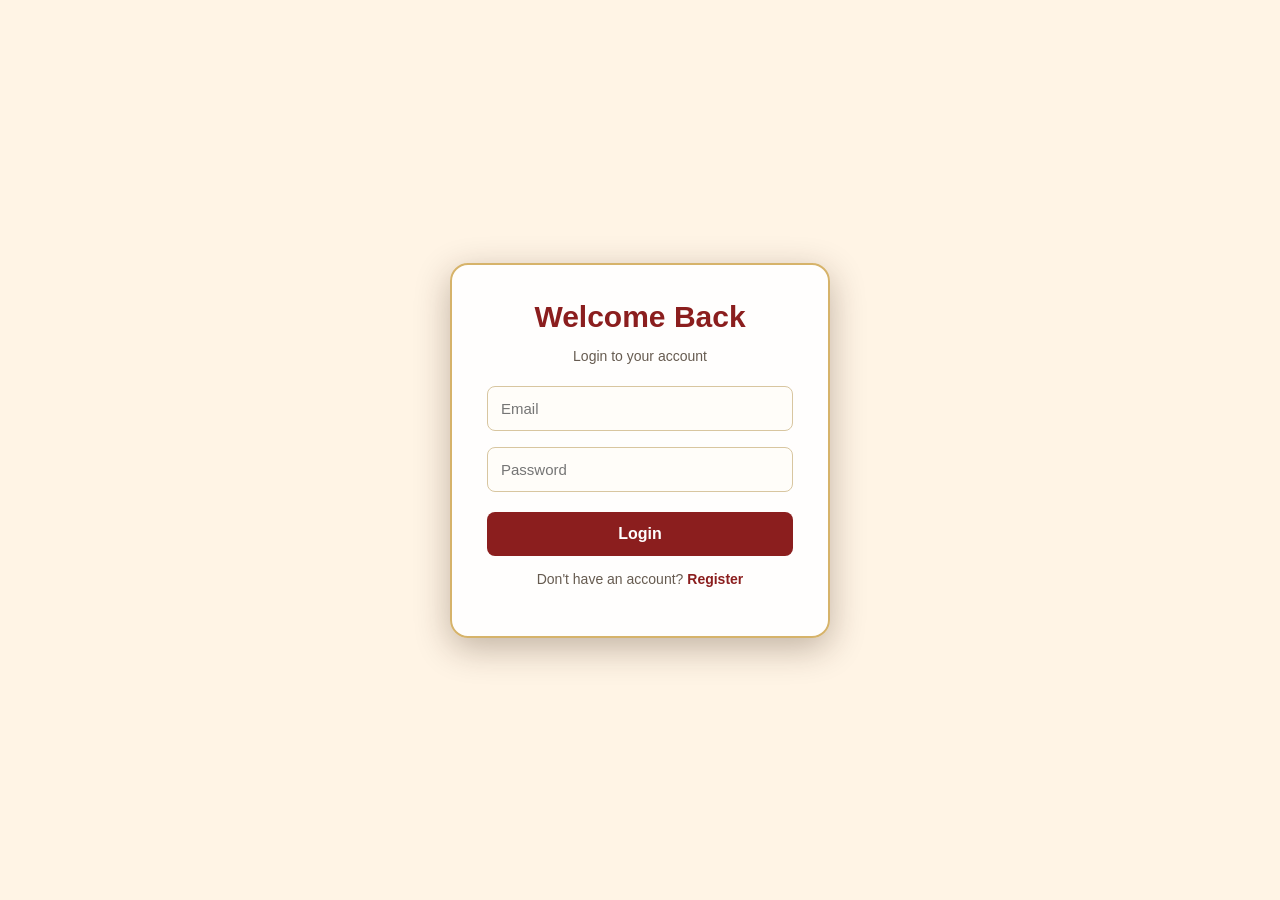
==== frontend/index.html @ 99a6b1cb "Organize project into frontend and backend" ====
<!DOCTYPE html>
<html lang="en">

<head>
    <meta charset="UTF-8">
    <meta name="viewport" content="width=device-width, initial-scale=1.0">
    <title>E-Commerce Product Store</title>
    <link rel="stylesheet" href="style.css">
</head>

<body>

    <script>
        if (!localStorage.getItem("loggedInUser")) {
            window.location.href = "login.html";
        }
    </script>

    <h1>E-Commerce Product Store</h1>

    <h2>Add Product</h2>

    <input id="name" placeholder="Product Name">
    <input id="price" type="number" placeholder="Price">
    <input id="category" placeholder="Category">
    <input id="quantity" type="number" placeholder="Quantity">
    <input id="imageUrl" placeholder="Image URL">

    <button onclick="addProduct()">Add Product</button>

    <hr>

    <h2>Products</h2>

    <input
        id="search"
        placeholder="Search products..."
        oninput="filterProducts()"
    >

    <select id="categoryFilter" onchange="filterProducts()">
        <option value="">All Categories</option>
    </select>

    <div id="products"></div>

    <hr>

    <h2>🛒 My Shopping Cart</h2>

    <p>Items in Cart: <strong id="cartCount">0</strong></p>

    <div id="cartItems"></div>

    <h3>Total Amount: <span id="cartTotal">₹0.00</span></h3>

    <button onclick="goToPayment()">
        Proceed to Payment 💳
    </button>

    <script src="app.js"></script>

    <script>
        function displayCart() {
            const cartItemsDiv = document.getElementById("cartItems");
            const cart = JSON.parse(localStorage.getItem("cart")) || [];

            cartItemsDiv.innerHTML = "";

            if (cart.length === 0) {
                cartItemsDiv.innerHTML = "<p>Your cart is empty.</p>";
                document.getElementById("cartCount").textContent = "0";
                document.getElementById("cartTotal").textContent = "₹0.00";
                return;
            }

            let total = 0;
            let count = 0;

            cart.forEach((item, index) => {
                const subtotal = item.price * item.cartQuantity;

                total += subtotal;
                count += item.cartQuantity;

                const div = document.createElement("div");

                const name = document.createElement("h3");
                name.textContent = item.name;

                const price = document.createElement("p");
                price.textContent = "Price: ₹" + item.price;

                const quantity = document.createElement("p");
                quantity.textContent = "Quantity: " + item.cartQuantity;

                const subtotalText = document.createElement("p");
                subtotalText.textContent = "Subtotal: ₹" + subtotal.toFixed(2);

                const removeButton = document.createElement("button");
                removeButton.textContent = "Remove";
                removeButton.onclick = function () {
                    removeCartItem(index);
                };

                div.appendChild(name);
                div.appendChild(price);
                div.appendChild(quantity);
                div.appendChild(subtotalText);
                div.appendChild(removeButton);

                cartItemsDiv.appendChild(div);
            });

            document.getElementById("cartCount").textContent = count;
            document.getElementById("cartTotal").textContent =
                "₹" + total.toFixed(2);
        }

        function removeCartItem(index) {
            const cart = JSON.parse(localStorage.getItem("cart")) || [];

            cart.splice(index, 1);

            localStorage.setItem("cart", JSON.stringify(cart));

            displayCart();
        }

        function goToPayment() {
            const cart = JSON.parse(localStorage.getItem("cart")) || [];

            if (cart.length === 0) {
                alert("Please add products to your cart first.");
                return;
            }

            window.location.href = "payment.html";
        }

        displayCart();
    </script>

</body>
</html>
---- frontend/style.css ----
/* ===== GLOBAL STYLING ===== */
* {
    box-sizing: border-box;
}

html {
    scroll-behavior: smooth;
}

body {
    font-family: 'Segoe UI', Arial, sans-serif;
    background-color: #fff8eb;
    background-image:
        radial-gradient(circle at 10% 20%, #ffe9b8 0 3px, transparent 4px),
        radial-gradient(circle at 85% 35%, #ffdfc9 0 4px, transparent 5px),
        radial-gradient(circle at 20% 80%, #ffe6a6 0 3px, transparent 4px),
        radial-gradient(circle at 90% 85%, #ffd8df 0 4px, transparent 5px);
    background-size: 120px 120px;
    background-attachment: fixed;
    margin: 0;
    padding: 35px 5%;
    color: #292323;
}

/* ===== MAIN HEADING ===== */
h1 {
    text-align: center;
    color: #282020;
    font-size: 38px;
    font-weight: 800;
    letter-spacing: 2px;
    margin: 10px 0 35px;
    text-transform: uppercase;
}

h1::after {
    content: "🎁 ✨ 🛍️ ✨ 🎁";
    display: block;
    font-size: 20px;
    letter-spacing: 8px;
    margin: 12px auto 0;
    color: #c18b25;
}

h2 {
    color: #30231f;
    font-size: 25px;
    margin-top: 35px;
    margin-bottom: 20px;
}

/* ===== FORM INPUTS ===== */
#name,
#price,
#category,
#quantity,
#imageUrl {
    padding: 13px 15px;
    margin: 6px 4px;
    border: 1px solid #eadbc0;
    border-radius: 10px;
    font-size: 14px;
    background: #ffffff;
    color: #292323;
    transition: all 0.25s ease;
}

#name:focus,
#price:focus,
#category:focus,
#quantity:focus,
#imageUrl:focus {
    outline: none;
    border-color: #d9a52e;
    box-shadow: 0 0 0 3px rgba(217, 165, 46, 0.18);
}

/* ===== BUTTONS ===== */
button {
    padding: 12px 20px;
    margin: 5px;
    border: none;
    border-radius: 9px;
    cursor: pointer;
    background: linear-gradient(135deg, #f5c34d, #e5a92e);
    color: #30200a;
    font-size: 14px;
    font-weight: 700;
    transition: all 0.25s ease;
}

button:hover {
    background: linear-gradient(135deg, #292323, #51403a);
    color: #ffffff;
    transform: translateY(-2px);
    box-shadow: 0 5px 14px rgba(83, 56, 24, 0.15);
}

/* ===== PRODUCT GRID ===== */
#products {
    display: grid;
    grid-template-columns: repeat(auto-fit, minmax(230px, 1fr));
    gap: 24px;
    margin-top: 25px;
    align-items: stretch;
}

/* ===== PRODUCT CARDS ===== */
#products div {
    background: rgba(255, 255, 255, 0.96);
    padding: 17px;
    width: 100%;
    min-width: 0;
    border: 1px solid #f0e4d0;
    border-radius: 17px;
    box-shadow: 0 5px 20px rgba(112, 79, 34, 0.08);
    transition: transform 0.3s ease, box-shadow 0.3s ease;
}

#products div:hover {
    transform: translateY(-6px);
    box-shadow: 0 12px 28px rgba(112, 79, 34, 0.16);
    border-color: #e8c36f;
}

/* ===== PRODUCT IMAGES ===== */
#products img {
    width: 100%;
    height: 200px;
    object-fit: contain;
    background: #fffaf1;
    border-radius: 12px;
    padding: 10px;
    margin-bottom: 12px;
    transition: transform 0.3s ease;
}

#products div:hover img {
    transform: scale(1.04);
}

/* ===== PRODUCT NAME ===== */
#products h3 {
    color: #30231f;
    font-size: 18px;
    margin: 10px 0;
    font-weight: 750;
}

/* ===== PRODUCT DETAILS ===== */
#products p {
    color: #766b63;
    font-size: 14px;
    line-height: 1.6;
    margin: 8px 0;
}

/* ===== PRODUCT PRICE ===== */
#products p:first-of-type {
    font-size: 19px;
    font-weight: 800;
    color: #bd8120;
}

/* ===== PRODUCT INPUTS ===== */
#products input {
    width: 75px;
    padding: 9px;
    margin: 8px 0;
    border: 1px solid #eadbc0;
    border-radius: 7px;
    font-size: 14px;
}

#products input:focus {
    outline: none;
    border-color: #d9a52e;
}

/* ===== PRODUCT BUTTONS ===== */
#products button {
    padding: 10px 12px;
    margin: 5px 3px;
    font-size: 12px;
}

#products button:first-of-type {
    background: linear-gradient(135deg, #f5c34d, #e5a92e);
    color: #30200a;
}

#products button:first-of-type:hover {
    background: #302323;
    color: #ffffff;
}

#products button:last-of-type {
    background: #e65b5b;
    color: #ffffff;
}

#products button:last-of-type:hover {
    background: #b52c2c;
}

/* ===== CART SECTION ===== */
#cartItems {
    display: flex;
    flex-direction: column;
    gap: 12px;
    margin-top: 20px;
}

#cartItems > div {
    background: #ffffff;
    border: 1px solid #f0e4d0;
    border-radius: 12px;
    padding: 16px;
    box-shadow: 0 3px 12px rgba(112, 79, 34, 0.06);
}

/* ===== CART COUNT ===== */
#cartCount {
    display: inline-block;
    color: #ffffff;
    background: #e7ae32;
    border-radius: 20px;
    padding: 4px 10px;
}

/* ===== CART TOTAL ===== */
#cartTotal {
    color: #bd8120;
    font-size: 25px;
    font-weight: 800;
}

/* ===== SEARCH AND FILTER ===== */
input[type="text"],
input[type="number"],
input[type="url"],
select {
    max-width: 100%;
}

/* ===== GENERAL LINKS ===== */
a {
    color: #a66d12;
    text-decoration: none;
    transition: color 0.2s ease;
}

a:hover {
    color: #e1a62c;
}

/* ===== RESPONSIVE DESIGN ===== */
@media (max-width: 768px) {
    body {
        padding: 20px 15px;
    }

    h1 {
        font-size: 27px;
        letter-spacing: 1px;
    }

    h2 {
        font-size: 21px;
    }

    #name,
    #price,
    #category,
    #quantity,
    #imageUrl {
        width: 100%;
        margin: 6px 0;
    }

    #products {
        grid-template-columns: repeat(auto-fit, minmax(155px, 1fr));
        gap: 14px;
    }

    #products div {
        padding: 12px;
    }

    #products img {
        height: 155px;
    }

    #products h3 {
        font-size: 16px;
    }

    button {
        padding: 11px 14px;
    }
}

@media (max-width: 380px) {
    #products {
        grid-template-columns: 1fr;
    }
}
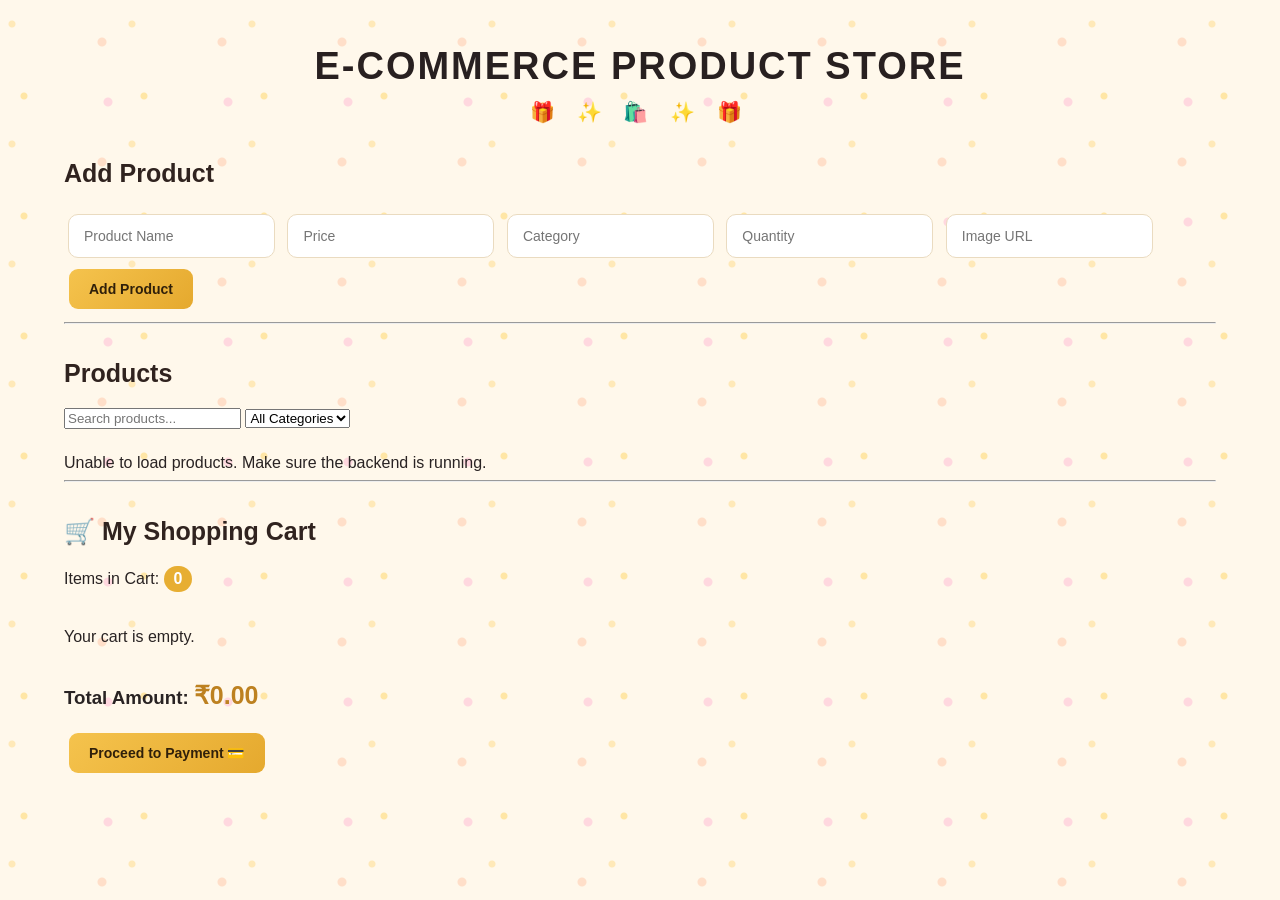
==== commit 99a1856f: "Remove login redirect" ====
--- a/frontend/index.html
+++ b/frontend/index.html
@@ -9,13 +9,6 @@
 </head>
 
 <body>
-
-    <script>
-        if (!localStorage.getItem("loggedInUser")) {
-            window.location.href = "login.html";
-        }
-    </script>
-
     <h1>E-Commerce Product Store</h1>
 
     <h2>Add Product</h2>
